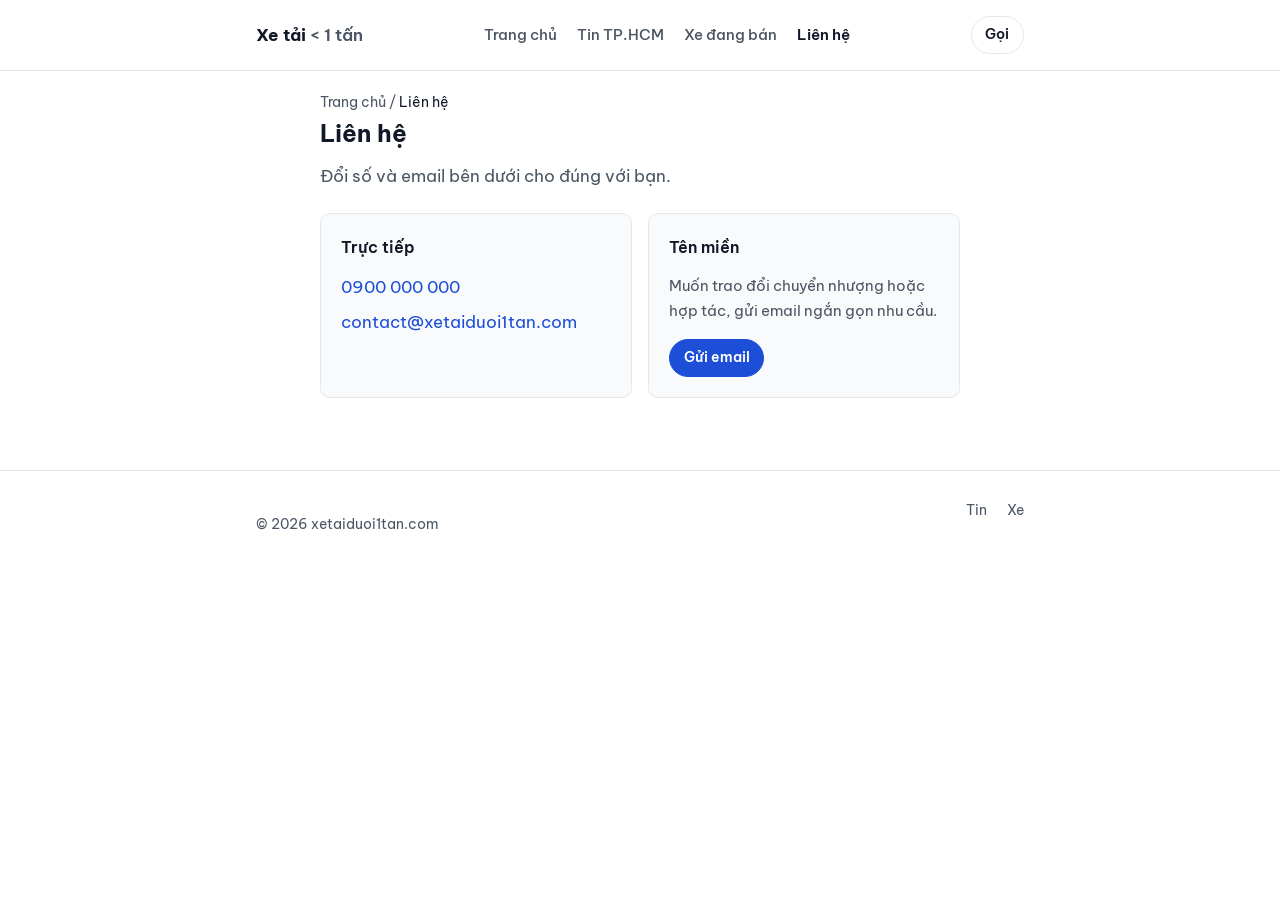
==== lien-he.html @ ce9be7c7 "SEO: OG/Twitter meta, JSON-LD, favicon, www redirect, root-relative URLs Co-authored-by: Cursor <cur" ====
<!DOCTYPE html>
<html lang="vi">
<head>
  <meta charset="UTF-8" />
  <meta name="viewport" content="width=device-width, initial-scale=1.0" />
  <meta name="robots" content="index, follow" />
  <meta name="description" content="Liên hệ xetaiduoi1tan.com — điện thoại, email; hợp tác, đăng bán xe tải dưới 1 tấn, hoặc trao đổi tên miền." />
  <link rel="canonical" href="https://www.xetaiduoi1tan.com/lien-he.html" />
  <title>Liên hệ | xetaiduoi1tan.com</title>
  <link rel="icon" href="/favicon.svg" type="image/svg+xml" />
  <meta property="og:type" content="website" />
  <meta property="og:locale" content="vi_VN" />
  <meta property="og:url" content="https://www.xetaiduoi1tan.com/lien-he.html" />
  <meta property="og:site_name" content="xetaiduoi1tan.com" />
  <meta property="og:title" content="Liên hệ | xetaiduoi1tan.com" />
  <meta property="og:description" content="Số điện thoại, email và hình thức liên hệ với xetaiduoi1tan.com." />
  <meta name="twitter:card" content="summary" />
  <meta name="twitter:title" content="Liên hệ | xetaiduoi1tan.com" />
  <link rel="preconnect" href="https://fonts.googleapis.com" />
  <link rel="preconnect" href="https://fonts.gstatic.com" crossorigin />
  <link href="https://fonts.googleapis.com/css2?family=Be+Vietnam+Pro:wght@400;600;700&display=swap" rel="stylesheet" />
  <link rel="stylesheet" href="/styles.css" />
  <script type="application/ld+json">
  {"@context":"https://schema.org","@graph":[{"@type":"WebSite","@id":"https://www.xetaiduoi1tan.com/#website","url":"https://www.xetaiduoi1tan.com/","name":"xetaiduoi1tan.com"},{"@type":"BreadcrumbList","itemListElement":[{"@type":"ListItem","position":1,"name":"Trang chủ","item":"https://www.xetaiduoi1tan.com/"},{"@type":"ListItem","position":2,"name":"Liên hệ","item":"https://www.xetaiduoi1tan.com/lien-he.html"}]},{"@type":"ContactPage","@id":"https://www.xetaiduoi1tan.com/lien-he.html#webpage","url":"https://www.xetaiduoi1tan.com/lien-he.html","name":"Liên hệ xetaiduoi1tan.com","isPartOf":{"@id":"https://www.xetaiduoi1tan.com/#website"},"inLanguage":"vi-VN"}]}
  </script>
  <script>
    window.va = window.va || function () { (window.vaq = window.vaq || []).push(arguments); };
  </script>
  <script defer src="/_vercel/insights/script.js"></script>
</head>
<body>
  <header class="site-header">
    <div class="inner site-header__row">
      <a class="brand" href="/">Xe tải <span>&lt; 1 tấn</span></a>
      <nav class="nav" aria-label="Chính">
        <a href="/">Trang chủ</a>
        <a href="/tin-tuc/gioi-han-xe-tai-noi-do-tphcm.html">Tin TP.HCM</a>
        <a href="/xe-dang-ban.html">Xe đang bán</a>
        <a href="/lien-he.html" aria-current="page">Liên hệ</a>
      </nav>
      <a class="btn btn--line btn--sm header-cta" href="tel:+84900000000">Gọi</a>
    </div>
  </header>

  <main class="inner inner--narrow page-main">
    <nav class="breadcrumb" aria-label="Breadcrumb">
      <a href="/">Trang chủ</a>
      <span aria-hidden="true"> / </span>
      <span class="breadcrumb-current">Liên hệ</span>
    </nav>

    <h1 class="page-title">Liên hệ</h1>
    <p class="sub">Đổi số và email bên dưới cho đúng với bạn.</p>

    <div class="grid-2">
      <div class="panel">
        <h2>Trực tiếp</h2>
        <ul class="contact-list">
          <li><a href="tel:+84900000000">0900 000 000</a></li>
          <li><a href="mailto:contact@xetaiduoi1tan.com">contact@xetaiduoi1tan.com</a></li>
        </ul>
      </div>
      <div class="panel">
        <h2>Tên miền</h2>
        <p>Muốn trao đổi chuyển nhượng hoặc hợp tác, gửi email ngắn gọn nhu cầu.</p>
        <a class="btn btn--solid btn--sm" href="mailto:contact@xetaiduoi1tan.com?subject=Liên%20hệ%20xetaiduoi1tan.com">Gửi email</a>
      </div>
    </div>
  </main>

  <footer class="site-footer">
    <div class="inner footer-row">
      <p>© <span id="y"></span> xetaiduoi1tan.com</p>
      <nav class="footer-nav" aria-label="Chân trang">
        <a href="/tin-tuc/gioi-han-xe-tai-noi-do-tphcm.html">Tin</a>
        <a href="/xe-dang-ban.html">Xe</a>
      </nav>
    </div>
  </footer>
  <script>
    document.getElementById("y").textContent = new Date().getFullYear();
  </script>
</body>
</html>
---- styles.css ----
/* xetaiduoi1tan — giao diện trắng, tối giản */

:root {
  --bg: #ffffff;
  --paper: #f8fafc;
  --text: #111827;
  --muted: #4b5563;
  --line: #e5e7eb;
  --accent: #1d4ed8;
  --accent-hover: #1e40af;
  --radius: 10px;
  --max: 40rem;
  --max-wide: 48rem;
}

*,
*::before,
*::after {
  box-sizing: border-box;
}

html {
  scroll-behavior: smooth;
}

body {
  margin: 0;
  font-family: "Be Vietnam Pro", system-ui, -apple-system, sans-serif;
  font-size: 1.05rem;
  line-height: 1.65;
  color: var(--text);
  background: var(--bg);
  -webkit-font-smoothing: antialiased;
}

a {
  color: var(--accent);
  text-decoration: none;
}

a:hover {
  color: var(--accent-hover);
  text-decoration: underline;
  text-underline-offset: 3px;
}

.inner {
  width: min(100% - 2rem, var(--max-wide));
  margin-inline: auto;
}

.inner--narrow {
  width: min(100% - 2rem, var(--max));
}

/* Header */
.site-header {
  border-bottom: 1px solid var(--line);
  background: var(--bg);
}

.site-header__row {
  display: flex;
  flex-wrap: wrap;
  align-items: center;
  gap: 0.75rem 1.25rem;
  padding: 1rem 0;
}

.brand {
  font-weight: 700;
  font-size: 1.05rem;
  color: var(--text);
  text-decoration: none;
}

.brand:hover {
  color: var(--accent);
  text-decoration: none;
}

.brand span {
  color: var(--muted);
  font-weight: 600;
}

.nav {
  display: flex;
  flex-wrap: wrap;
  gap: 0.5rem 1.25rem;
  flex: 1;
  justify-content: flex-start;
}

@media (min-width: 640px) {
  .nav {
    justify-content: center;
  }
}

.nav a {
  color: var(--muted);
  font-size: 0.95rem;
  font-weight: 500;
  text-decoration: none;
}

.nav a:hover {
  color: var(--text);
  text-decoration: none;
}

.nav a[aria-current="page"] {
  color: var(--text);
  font-weight: 600;
}

/* Buttons */
.btn {
  display: inline-flex;
  align-items: center;
  justify-content: center;
  padding: 0.55rem 1rem;
  font-family: inherit;
  font-size: 0.95rem;
  font-weight: 600;
  border-radius: 999px;
  border: 1px solid transparent;
  cursor: pointer;
  text-decoration: none;
}

.btn:hover {
  text-decoration: none;
}

.btn--solid {
  background: var(--accent);
  border-color: var(--accent);
  color: #fff;
}

.btn--solid:hover {
  background: var(--accent-hover);
  border-color: var(--accent-hover);
  color: #fff;
}

.btn--line {
  background: #fff;
  border-color: var(--line);
  color: var(--text);
}

.btn--line:hover {
  border-color: #cbd5e1;
  color: var(--text);
}

.btn--sm {
  padding: 0.4rem 0.85rem;
  font-size: 0.875rem;
}

.header-cta {
  margin-left: auto;
}

@media (min-width: 640px) {
  .header-cta {
    margin-left: 0;
  }
}

/* Main blocks */
.hero {
  padding: 2.5rem 0 2rem;
}

.hero h1 {
  margin: 0 0 1rem;
  font-size: clamp(1.65rem, 4vw, 2.1rem);
  font-weight: 700;
  line-height: 1.2;
  letter-spacing: -0.02em;
}

.lead {
  margin: 0 0 1.5rem;
  color: var(--muted);
  font-size: 1.05rem;
}

.actions {
  display: flex;
  flex-wrap: wrap;
  gap: 0.65rem;
  margin: 0 0 2rem;
}

.section {
  padding: 2rem 0;
  border-top: 1px solid var(--line);
}

.section h2 {
  margin: 0 0 0.75rem;
  font-size: 1.2rem;
  font-weight: 700;
}

.section p {
  margin: 0 0 0.75rem;
  color: var(--muted);
}

.section p:last-child {
  margin-bottom: 0;
}

.box {
  padding: 1.25rem 1.35rem;
  border-radius: var(--radius);
  background: var(--paper);
  border: 1px solid var(--line);
}

.notice {
  margin-top: 1rem;
  padding: 1rem 1.1rem;
  border-radius: var(--radius);
  border: 1px solid #fde68a;
  background: #fffbeb;
  color: #78350f;
  font-size: 0.95rem;
}

.notice strong {
  color: #451a03;
}

/* Footer */
.site-footer {
  margin-top: 2rem;
  padding: 1.75rem 0 2.5rem;
  border-top: 1px solid var(--line);
  font-size: 0.9rem;
  color: var(--muted);
}

.site-footer a {
  color: var(--muted);
}

.site-footer a:hover {
  color: var(--accent);
}

.footer-row {
  display: flex;
  flex-direction: column;
  gap: 1rem;
}

@media (min-width: 560px) {
  .footer-row {
    flex-direction: row;
    justify-content: space-between;
    align-items: flex-start;
  }
}

.footer-nav {
  display: flex;
  flex-wrap: wrap;
  gap: 0.75rem 1.25rem;
}

/* Breadcrumb */
.breadcrumb {
  font-size: 0.875rem;
  color: var(--muted);
  padding: 1.25rem 0 0;
}

.breadcrumb a {
  color: var(--muted);
}

.breadcrumb a:hover {
  color: var(--accent);
}

.breadcrumb-current {
  color: var(--text);
}

/* Article */
.page-main {
  padding-bottom: 2.5rem;
}

.article-head {
  padding: 0.5rem 0 1.25rem;
  border-bottom: 1px solid var(--line);
  margin-bottom: 1.5rem;
}

.article-head h1 {
  margin: 0 0 0.5rem;
  font-size: clamp(1.35rem, 3.2vw, 1.75rem);
  line-height: 1.25;
  font-weight: 700;
}

.meta {
  margin: 0;
  font-size: 0.9rem;
  color: var(--muted);
}

.prose {
  max-width: var(--max);
}

.prose > * + * {
  margin-top: 1rem;
}

.prose h2 {
  margin: 2rem 0 0.5rem;
  font-size: 1.1rem;
  font-weight: 700;
}

.prose h2:first-of-type {
  margin-top: 1.25rem;
}

.prose p,
.prose li {
  color: var(--muted);
}

.prose ul {
  padding-left: 1.2rem;
}

.prose li + li {
  margin-top: 0.35rem;
}

.lede {
  font-size: 1.05rem;
  color: var(--text);
}

.faq {
  margin-top: 2rem;
  padding: 1.25rem;
  border-radius: var(--radius);
  border: 1px solid var(--line);
  background: var(--paper);
}

.faq h2 {
  margin: 0 0 1rem;
  font-size: 1.05rem;
}

.faq dl {
  margin: 0;
}

.faq dt {
  font-weight: 600;
  color: var(--text);
  margin-top: 0.9rem;
  font-size: 0.95rem;
}

.faq dt:first-child {
  margin-top: 0;
}

.faq dd {
  margin: 0.35rem 0 0;
  color: var(--muted);
  font-size: 0.95rem;
}

.source {
  margin-top: 2rem;
  padding-top: 1.25rem;
  border-top: 1px solid var(--line);
  font-size: 0.95rem;
  color: var(--muted);
}

/* Listing / contact */
.page-title {
  margin: 0 0 0.5rem;
  font-size: 1.5rem;
  font-weight: 700;
}

.sub {
  margin: 0 0 1.5rem;
  color: var(--muted);
  max-width: var(--max);
}

.card-list {
  list-style: none;
  margin: 0 0 1.5rem;
  padding: 0;
}

.card-list li {
  padding: 1.25rem;
  border: 1px solid var(--line);
  border-radius: var(--radius);
  margin-bottom: 0.75rem;
  background: var(--bg);
}

.card-list h2 {
  margin: 0 0 0.35rem;
  font-size: 1.05rem;
  font-weight: 600;
}

.card-list p {
  margin: 0;
  font-size: 0.95rem;
  color: var(--muted);
}

.grid-2 {
  display: grid;
  gap: 1rem;
}

@media (min-width: 640px) {
  .grid-2 {
    grid-template-columns: 1fr 1fr;
  }
}

.panel {
  padding: 1.25rem;
  border: 1px solid var(--line);
  border-radius: var(--radius);
  background: var(--paper);
}

.panel h2 {
  margin: 0 0 0.75rem;
  font-size: 1rem;
  font-weight: 600;
}

.panel p {
  margin: 0 0 1rem;
  font-size: 0.95rem;
  color: var(--muted);
}

.contact-list {
  margin: 0;
  padding: 0;
  list-style: none;
}

.contact-list li + li {
  margin-top: 0.5rem;
}
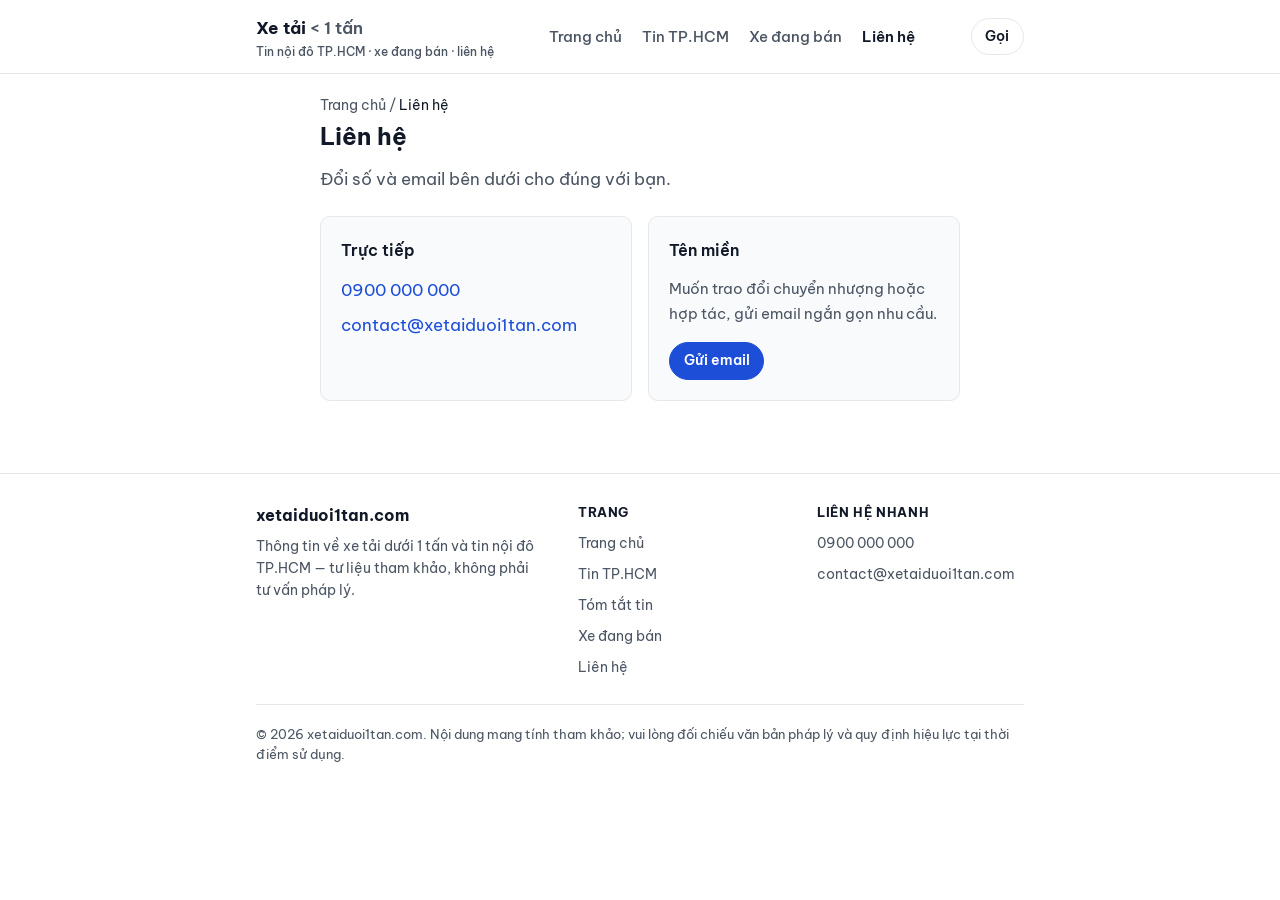
==== commit 564343d1: "Roadmap ngày 2-3: header+menu mobile, landing features, footer 3 cột, site.js Co-authored-by: Cursor" ====
--- a/lien-he.html
+++ b/lien-he.html
@@ -7,7 +7,7 @@
   <meta name="description" content="Liên hệ xetaiduoi1tan.com — điện thoại, email; hợp tác, đăng bán xe tải dưới 1 tấn, hoặc trao đổi tên miền." />
   <link rel="canonical" href="https://www.xetaiduoi1tan.com/lien-he.html" />
   <title>Liên hệ | xetaiduoi1tan.com</title>
-  <link rel="icon" href="/favicon.svg" type="image/svg+xml" />
+  <link rel="icon" href="favicon.svg" type="image/svg+xml" />
   <meta property="og:type" content="website" />
   <meta property="og:locale" content="vi_VN" />
   <meta property="og:url" content="https://www.xetaiduoi1tan.com/lien-he.html" />
@@ -19,7 +19,7 @@
   <link rel="preconnect" href="https://fonts.googleapis.com" />
   <link rel="preconnect" href="https://fonts.gstatic.com" crossorigin />
   <link href="https://fonts.googleapis.com/css2?family=Be+Vietnam+Pro:wght@400;600;700&display=swap" rel="stylesheet" />
-  <link rel="stylesheet" href="/styles.css" />
+  <link rel="stylesheet" href="styles.css" />
   <script type="application/ld+json">
   {"@context":"https://schema.org","@graph":[{"@type":"WebSite","@id":"https://www.xetaiduoi1tan.com/#website","url":"https://www.xetaiduoi1tan.com/","name":"xetaiduoi1tan.com"},{"@type":"BreadcrumbList","itemListElement":[{"@type":"ListItem","position":1,"name":"Trang chủ","item":"https://www.xetaiduoi1tan.com/"},{"@type":"ListItem","position":2,"name":"Liên hệ","item":"https://www.xetaiduoi1tan.com/lien-he.html"}]},{"@type":"ContactPage","@id":"https://www.xetaiduoi1tan.com/lien-he.html#webpage","url":"https://www.xetaiduoi1tan.com/lien-he.html","name":"Liên hệ xetaiduoi1tan.com","isPartOf":{"@id":"https://www.xetaiduoi1tan.com/#website"},"inLanguage":"vi-VN"}]}
   </script>
@@ -29,22 +29,29 @@
   <script defer src="/_vercel/insights/script.js"></script>
 </head>
 <body>
+  <a class="skip-link" href="#main-content">Bỏ qua điều hướng</a>
   <header class="site-header">
-    <div class="inner site-header__row">
-      <a class="brand" href="/">Xe tải <span>&lt; 1 tấn</span></a>
-      <nav class="nav" aria-label="Chính">
-        <a href="/">Trang chủ</a>
-        <a href="/tin-tuc/gioi-han-xe-tai-noi-do-tphcm.html">Tin TP.HCM</a>
-        <a href="/xe-dang-ban.html">Xe đang bán</a>
-        <a href="/lien-he.html" aria-current="page">Liên hệ</a>
-      </nav>
+    <div class="inner site-header__inner">
+      <div class="brand-wrap">
+        <a class="brand" href="index.html">Xe tải <span>&lt; 1 tấn</span></a>
+        <p class="brand-tag">Tin nội đô TP.HCM · xe đang bán · liên hệ</p>
+      </div>
+      <button type="button" class="nav-toggle" aria-expanded="false" aria-controls="nav-panel">Menu</button>
       <a class="btn btn--line btn--sm header-cta" href="tel:+84900000000">Gọi</a>
+      <div id="nav-panel" class="nav-panel">
+        <nav class="nav" aria-label="Chính">
+          <a href="index.html">Trang chủ</a>
+          <a href="tin-tuc/xe-tai-tren-mot-tan-noi-do-tphcm-6h-22h.html">Tin TP.HCM</a>
+          <a href="xe-dang-ban.html">Xe đang bán</a>
+          <a href="lien-he.html" aria-current="page">Liên hệ</a>
+        </nav>
+      </div>
     </div>
   </header>
 
-  <main class="inner inner--narrow page-main">
+  <main id="main-content" class="inner inner--narrow page-main">
     <nav class="breadcrumb" aria-label="Breadcrumb">
-      <a href="/">Trang chủ</a>
+      <a href="index.html">Trang chủ</a>
       <span aria-hidden="true"> / </span>
       <span class="breadcrumb-current">Liên hệ</span>
     </nav>
@@ -69,14 +76,34 @@
   </main>
 
   <footer class="site-footer">
-    <div class="inner footer-row">
-      <p>© <span id="y"></span> xetaiduoi1tan.com</p>
-      <nav class="footer-nav" aria-label="Chân trang">
-        <a href="/tin-tuc/gioi-han-xe-tai-noi-do-tphcm.html">Tin</a>
-        <a href="/xe-dang-ban.html">Xe</a>
-      </nav>
+    <div class="inner footer-grid">
+      <div>
+        <p class="footer-brand"><strong>xetaiduoi1tan.com</strong></p>
+        <p class="footer-desc">Thông tin về xe tải dưới 1 tấn và tin nội đô TP.HCM — tư liệu tham khảo, không phải tư vấn pháp lý.</p>
+      </div>
+      <div>
+        <p class="footer-title">Trang</p>
+        <ul class="footer-list">
+          <li><a href="index.html">Trang chủ</a></li>
+          <li><a href="tin-tuc/xe-tai-tren-mot-tan-noi-do-tphcm-6h-22h.html">Tin TP.HCM</a></li>
+          <li><a href="tin-tuc/gioi-han-xe-tai-noi-do-tphcm.html">Tóm tắt tin</a></li>
+          <li><a href="xe-dang-ban.html">Xe đang bán</a></li>
+          <li><a href="lien-he.html">Liên hệ</a></li>
+        </ul>
+      </div>
+      <div>
+        <p class="footer-title">Liên hệ nhanh</p>
+        <ul class="footer-list">
+          <li><a href="tel:+84900000000">0900 000 000</a></li>
+          <li><a href="mailto:contact@xetaiduoi1tan.com">contact@xetaiduoi1tan.com</a></li>
+        </ul>
+      </div>
+    </div>
+    <div class="inner footer-legal">
+      <p>© <span id="y"></span> xetaiduoi1tan.com. Nội dung mang tính tham khảo; vui lòng đối chiếu văn bản pháp lý và quy định hiệu lực tại thời điểm sử dụng.</p>
     </div>
   </footer>
+  <script defer src="site.js"></script>
   <script>
     document.getElementById("y").textContent = new Date().getFullYear();
   </script>
--- a/styles.css
+++ b/styles.css
@@ -33,6 +33,31 @@
   -webkit-font-smoothing: antialiased;
 }
 
+body.nav-open {
+  overflow: hidden;
+}
+
+.skip-link {
+  position: absolute;
+  left: -9999px;
+  top: 0;
+  z-index: 1000;
+  padding: 0.6rem 1rem;
+  background: var(--accent);
+  color: #fff;
+  font-weight: 600;
+  font-size: 0.9rem;
+  border-radius: var(--radius);
+  text-decoration: none;
+}
+
+.skip-link:focus {
+  left: 1rem;
+  top: 1rem;
+  outline: 2px solid var(--text);
+  outline-offset: 2px;
+}
+
 a {
   color: var(--accent);
   text-decoration: none;
@@ -59,12 +84,92 @@
   background: var(--bg);
 }
 
-.site-header__row {
+.site-header__inner {
   display: flex;
   flex-wrap: wrap;
   align-items: center;
-  gap: 0.75rem 1.25rem;
+  gap: 0.65rem 1rem;
   padding: 1rem 0;
+}
+
+.brand-wrap {
+  display: flex;
+  flex-direction: column;
+  gap: 0.15rem;
+  min-width: 0;
+  flex: 1 1 auto;
+}
+
+.brand-tag {
+  margin: 0;
+  font-size: 0.75rem;
+  font-weight: 500;
+  color: var(--muted);
+  line-height: 1.3;
+  max-width: 18rem;
+}
+
+.nav-toggle {
+  display: inline-flex;
+  align-items: center;
+  justify-content: center;
+  padding: 0.45rem 0.85rem;
+  font-family: inherit;
+  font-size: 0.875rem;
+  font-weight: 600;
+  color: var(--text);
+  background: var(--paper);
+  border: 1px solid var(--line);
+  border-radius: var(--radius);
+  cursor: pointer;
+  flex: 0 0 auto;
+}
+
+.nav-toggle:hover {
+  border-color: #cbd5e1;
+}
+
+.nav-panel {
+  display: none;
+  width: 100%;
+  flex-basis: 100%;
+  padding-bottom: 0.35rem;
+}
+
+.nav-panel.is-open {
+  display: block;
+}
+
+@media (min-width: 768px) {
+  .site-header__inner {
+    flex-wrap: nowrap;
+    padding-top: 0.85rem;
+    padding-bottom: 0.85rem;
+  }
+
+  .brand-wrap {
+    flex: 0 0 auto;
+    order: 1;
+  }
+
+  .nav-toggle {
+    display: none;
+  }
+
+  .nav-panel {
+    display: flex !important;
+    width: auto;
+    flex: 1 1 auto;
+    flex-basis: auto;
+    order: 2;
+    justify-content: center;
+    padding: 0;
+  }
+
+  .header-cta {
+    order: 3;
+    margin-left: 0;
+  }
 }
 
 .brand {
@@ -90,6 +195,24 @@
   gap: 0.5rem 1.25rem;
   flex: 1;
   justify-content: flex-start;
+}
+
+@media (max-width: 767px) {
+  .nav-panel .nav {
+    flex-direction: column;
+    gap: 0;
+    padding: 0.25rem 0 0.5rem;
+  }
+
+  .nav-panel .nav a {
+    padding: 0.65rem 0;
+    border-bottom: 1px solid var(--line);
+    font-size: 1rem;
+  }
+
+  .nav-panel .nav a:last-child {
+    border-bottom: 0;
+  }
 }
 
 @media (min-width: 640px) {
@@ -166,7 +289,7 @@
   margin-left: auto;
 }
 
-@media (min-width: 640px) {
+@media (min-width: 768px) {
   .header-cta {
     margin-left: 0;
   }
@@ -189,6 +312,49 @@
   margin: 0 0 1.5rem;
   color: var(--muted);
   font-size: 1.05rem;
+}
+
+.hero__kicker {
+  margin: 0 0 0.5rem;
+  font-size: 0.8rem;
+  font-weight: 600;
+  letter-spacing: 0.04em;
+  text-transform: uppercase;
+  color: var(--accent);
+}
+
+.landing-features {
+  display: grid;
+  gap: 1rem;
+  margin: 0 0 2rem;
+}
+
+@media (min-width: 640px) {
+  .landing-features {
+    grid-template-columns: repeat(3, 1fr);
+    gap: 1.25rem;
+  }
+}
+
+.feature-card {
+  padding: 1.1rem 1.2rem;
+  border-radius: var(--radius);
+  border: 1px solid var(--line);
+  background: var(--paper);
+}
+
+.feature-card h3 {
+  margin: 0 0 0.4rem;
+  font-size: 1rem;
+  font-weight: 600;
+  color: var(--text);
+}
+
+.feature-card p {
+  margin: 0;
+  font-size: 0.9rem;
+  color: var(--muted);
+  line-height: 1.55;
 }
 
 .actions {
@@ -256,24 +422,65 @@
   color: var(--accent);
 }
 
-.footer-row {
-  display: flex;
-  flex-direction: column;
-  gap: 1rem;
-}
-
-@media (min-width: 560px) {
-  .footer-row {
-    flex-direction: row;
-    justify-content: space-between;
-    align-items: flex-start;
-  }
-}
-
-.footer-nav {
-  display: flex;
-  flex-wrap: wrap;
-  gap: 0.75rem 1.25rem;
+.footer-grid {
+  display: grid;
+  gap: 1.5rem;
+  margin-bottom: 1.5rem;
+}
+
+@media (min-width: 640px) {
+  .footer-grid {
+    grid-template-columns: 1.4fr 1fr 1fr;
+    gap: 2rem;
+  }
+}
+
+.footer-title {
+  margin: 0 0 0.6rem;
+  font-size: 0.8rem;
+  font-weight: 700;
+  text-transform: uppercase;
+  letter-spacing: 0.05em;
+  color: var(--text);
+}
+
+.footer-list {
+  margin: 0;
+  padding: 0;
+  list-style: none;
+}
+
+.footer-list li + li {
+  margin-top: 0.45rem;
+}
+
+.footer-list a {
+  font-size: 0.9rem;
+}
+
+.footer-brand {
+  margin: 0 0 0.5rem;
+  font-size: 1rem;
+  color: var(--text);
+}
+
+.footer-desc {
+  margin: 0;
+  font-size: 0.88rem;
+  line-height: 1.55;
+  max-width: 22rem;
+}
+
+.footer-legal {
+  padding-top: 1.25rem;
+  border-top: 1px solid var(--line);
+  font-size: 0.82rem;
+  line-height: 1.5;
+  color: var(--muted);
+}
+
+.footer-legal p {
+  margin: 0;
 }
 
 /* Breadcrumb */
@@ -397,6 +604,37 @@
   color: var(--muted);
 }
 
+.table-wrap {
+  overflow-x: auto;
+  margin: 1rem 0;
+  -webkit-overflow-scrolling: touch;
+}
+
+.data-table {
+  width: 100%;
+  min-width: 280px;
+  border-collapse: collapse;
+  font-size: 0.95rem;
+}
+
+.data-table th,
+.data-table td {
+  border: 1px solid var(--line);
+  padding: 0.65rem 0.85rem;
+  text-align: left;
+  vertical-align: top;
+}
+
+.data-table th {
+  background: var(--paper);
+  font-weight: 600;
+  color: var(--text);
+}
+
+.data-table td {
+  color: var(--muted);
+}
+
 /* Listing / contact */
 .page-title {
   margin: 0 0 0.5rem;
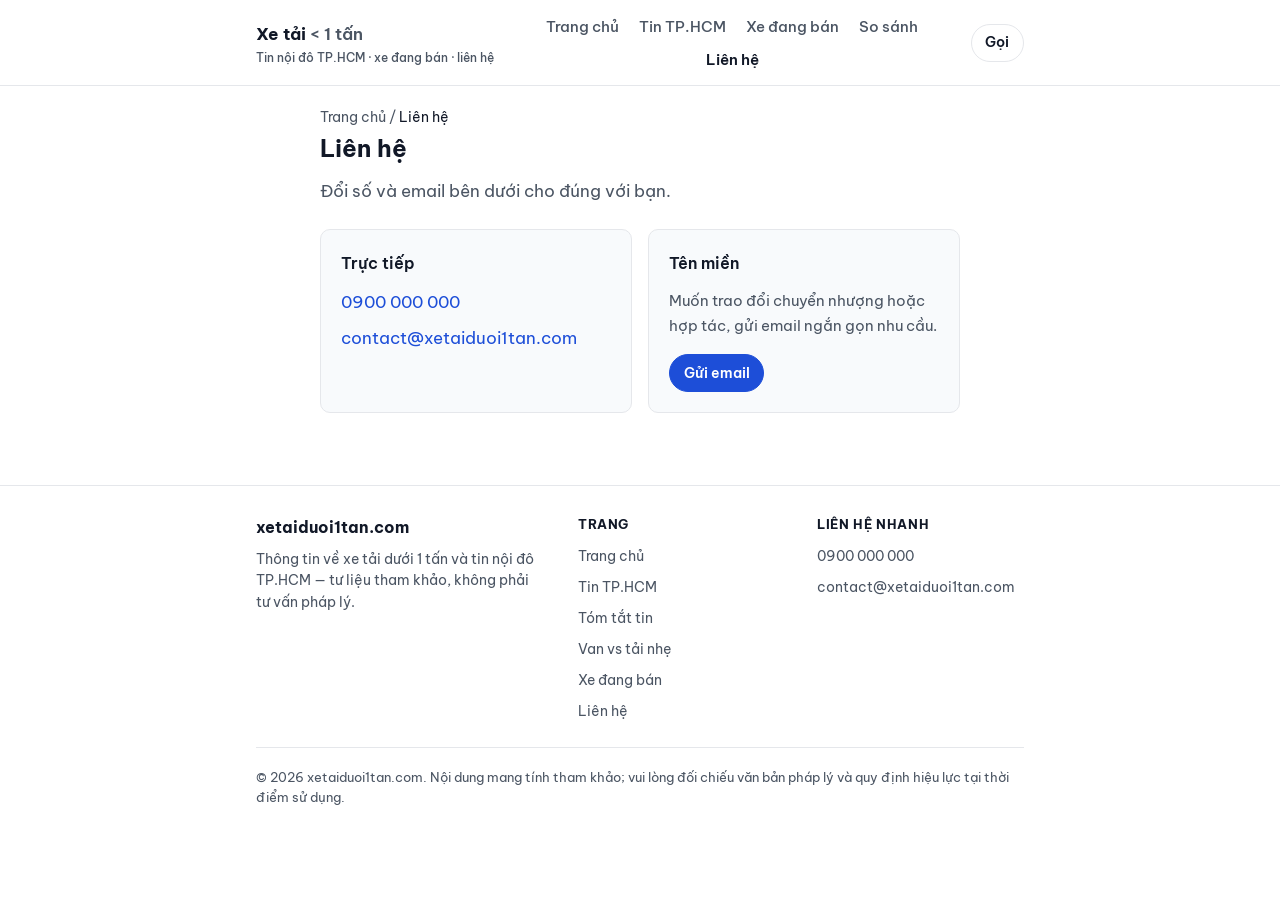
==== commit b7636608: "Roadmap ngày 4-5: vehicle cards, compare table, CTA band, template page, so-sanh URL Co-authored-by:" ====
--- a/lien-he.html
+++ b/lien-he.html
@@ -43,6 +43,7 @@
           <a href="index.html">Trang chủ</a>
           <a href="tin-tuc/xe-tai-tren-mot-tan-noi-do-tphcm-6h-22h.html">Tin TP.HCM</a>
           <a href="xe-dang-ban.html">Xe đang bán</a>
+          <a href="so-sanh-van-vs-xe-tai-nhe.html">So sánh</a>
           <a href="lien-he.html" aria-current="page">Liên hệ</a>
         </nav>
       </div>
@@ -87,6 +88,7 @@
           <li><a href="index.html">Trang chủ</a></li>
           <li><a href="tin-tuc/xe-tai-tren-mot-tan-noi-do-tphcm-6h-22h.html">Tin TP.HCM</a></li>
           <li><a href="tin-tuc/gioi-han-xe-tai-noi-do-tphcm.html">Tóm tắt tin</a></li>
+          <li><a href="so-sanh-van-vs-xe-tai-nhe.html">Van vs tải nhẹ</a></li>
           <li><a href="xe-dang-ban.html">Xe đang bán</a></li>
           <li><a href="lien-he.html">Liên hệ</a></li>
         </ul>
--- a/styles.css
+++ b/styles.css
@@ -674,6 +674,214 @@
   color: var(--muted);
 }
 
+/* Vehicle cards — roadmap Prompt 3 */
+.vehicle-grid {
+  list-style: none;
+  margin: 0 0 2rem;
+  padding: 0;
+  display: grid;
+  gap: 1rem;
+}
+
+@media (min-width: 640px) {
+  .vehicle-grid {
+    grid-template-columns: repeat(2, 1fr);
+  }
+}
+
+.vehicle-card {
+  display: flex;
+  flex-direction: column;
+  height: 100%;
+  border: 1px solid var(--line);
+  border-radius: var(--radius);
+  background: var(--bg);
+  overflow: hidden;
+}
+
+.vehicle-card__media {
+  aspect-ratio: 16 / 10;
+  background: linear-gradient(145deg, #f1f5f9 0%, #e2e8f0 100%);
+  display: flex;
+  align-items: center;
+  justify-content: center;
+  font-size: 1.75rem;
+  font-weight: 700;
+  color: #64748b;
+  letter-spacing: -0.03em;
+}
+
+.vehicle-card__body {
+  padding: 1.15rem 1.25rem 1.25rem;
+  display: flex;
+  flex-direction: column;
+  flex: 1;
+  gap: 0.5rem;
+}
+
+.vehicle-card__title {
+  margin: 0;
+  font-size: 1.1rem;
+  font-weight: 700;
+  color: var(--text);
+}
+
+.vehicle-card__meta {
+  margin: 0;
+  font-size: 0.85rem;
+  color: var(--muted);
+}
+
+.vehicle-card__price {
+  margin: 0;
+  font-size: 1.05rem;
+  font-weight: 700;
+  color: var(--accent);
+}
+
+.vehicle-card__specs {
+  margin: 0;
+  padding: 0;
+  list-style: none;
+  font-size: 0.88rem;
+  color: var(--muted);
+  flex: 1;
+}
+
+.vehicle-card__specs li + li {
+  margin-top: 0.3rem;
+}
+
+.vehicle-card__specs li {
+  padding-left: 0.85rem;
+  position: relative;
+}
+
+.vehicle-card__specs li::before {
+  content: "";
+  position: absolute;
+  left: 0;
+  top: 0.55em;
+  width: 4px;
+  height: 4px;
+  border-radius: 50%;
+  background: var(--accent);
+}
+
+.vehicle-card .btn {
+  align-self: flex-start;
+  margin-top: 0.35rem;
+}
+
+/* Comparison table — roadmap Prompt 4 */
+.compare-table-wrap {
+  margin: 1.5rem 0 2rem;
+}
+
+table.compare-table {
+  width: 100%;
+  min-width: 300px;
+  border-collapse: collapse;
+  font-size: 0.92rem;
+}
+
+.compare-table caption {
+  caption-side: top;
+  text-align: left;
+  font-weight: 700;
+  color: var(--text);
+  margin-bottom: 0.65rem;
+  font-size: 1rem;
+}
+
+.compare-table th,
+.compare-table td {
+  border: 1px solid var(--line);
+  padding: 0.6rem 0.75rem;
+  vertical-align: top;
+  text-align: left;
+}
+
+.compare-table thead th {
+  background: var(--paper);
+  font-weight: 600;
+  color: var(--text);
+}
+
+.compare-table .col-van {
+  background: #eff6ff;
+}
+
+.compare-table .col-truck {
+  background: #fffbeb;
+}
+
+.compare-table tbody td:first-child {
+  font-weight: 600;
+  color: var(--text);
+  background: var(--bg);
+}
+
+/* CTA band — roadmap Prompt 5 */
+.cta-band {
+  margin: 0;
+  padding: 2rem 0;
+  background: var(--paper);
+  border-top: 1px solid var(--line);
+  border-bottom: 1px solid var(--line);
+}
+
+.cta-band__inner {
+  width: min(100% - 2rem, var(--max));
+  margin-inline: auto;
+  text-align: center;
+}
+
+.cta-band__title {
+  margin: 0 0 0.5rem;
+  font-size: 1.2rem;
+  font-weight: 700;
+  color: var(--text);
+}
+
+.cta-band__text {
+  margin: 0 auto 1.15rem;
+  color: var(--muted);
+  font-size: 0.98rem;
+  max-width: 32rem;
+  line-height: 1.55;
+}
+
+.cta-band .actions {
+  margin: 0;
+  justify-content: center;
+}
+
+/* Blog article helpers — roadmap Prompt 6 */
+.post-related {
+  margin-top: 2.5rem;
+  padding-top: 1.5rem;
+  border-top: 1px solid var(--line);
+}
+
+.post-related h2 {
+  margin: 0 0 0.75rem;
+  font-size: 1rem;
+  font-weight: 700;
+  color: var(--text);
+}
+
+.post-related ul {
+  margin: 0;
+  padding-left: 1.2rem;
+  color: var(--muted);
+  font-size: 0.95rem;
+}
+
+.post-related li + li {
+  margin-top: 0.35rem;
+}
+
 .grid-2 {
   display: grid;
   gap: 1rem;
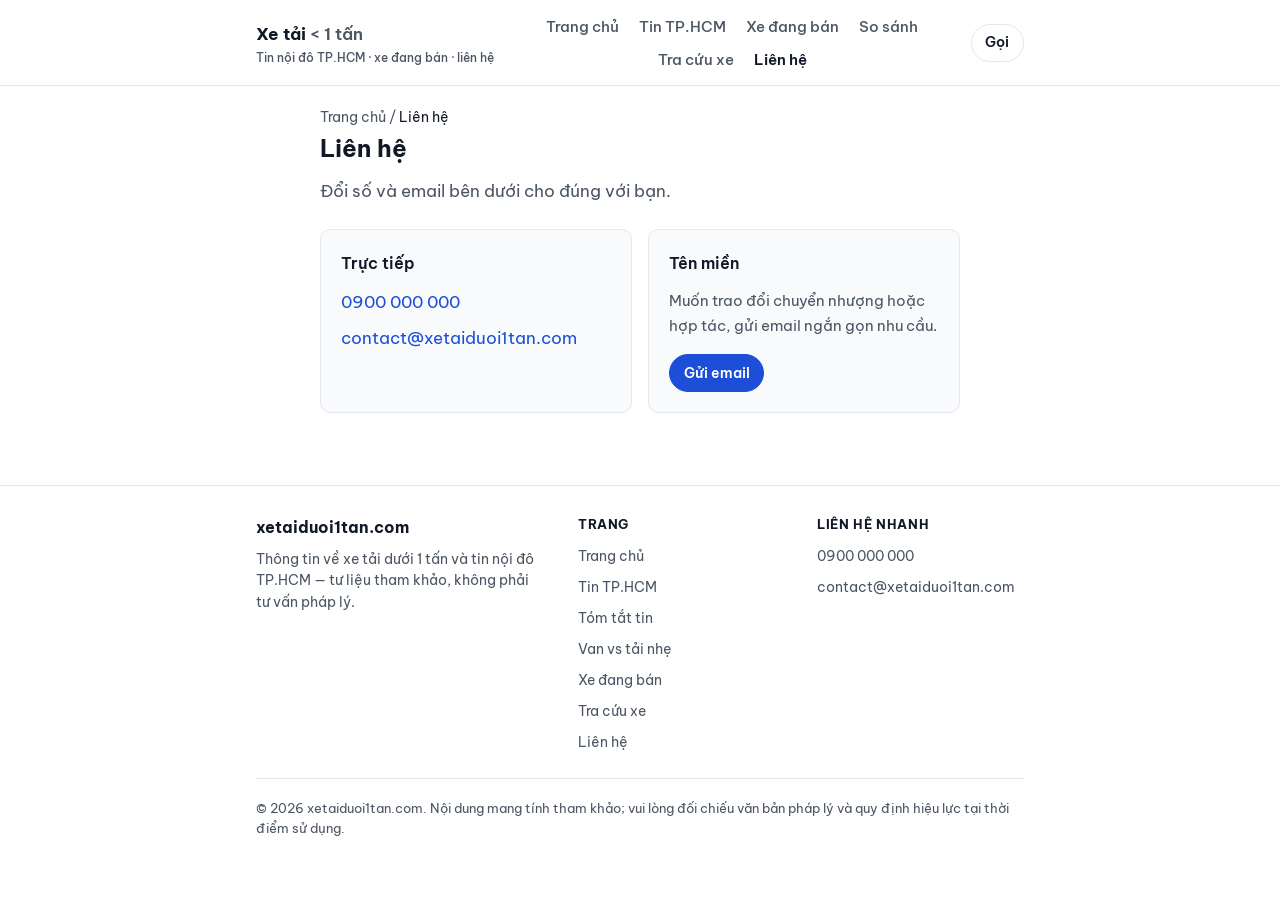
==== commit 1f6b6f8b: "Thêm công cụ tra cứu xe, hiệu ứng animations và internal links" ====
--- a/lien-he.html
+++ b/lien-he.html
@@ -44,6 +44,7 @@
           <a href="tin-tuc/xe-tai-tren-mot-tan-noi-do-tphcm-6h-22h.html">Tin TP.HCM</a>
           <a href="xe-dang-ban.html">Xe đang bán</a>
           <a href="so-sanh-van-vs-xe-tai-nhe.html">So sánh</a>
+          <a href="tra_cuu_xe.html">Tra cứu xe</a>
           <a href="lien-he.html" aria-current="page">Liên hệ</a>
         </nav>
       </div>
@@ -90,6 +91,7 @@
           <li><a href="tin-tuc/gioi-han-xe-tai-noi-do-tphcm.html">Tóm tắt tin</a></li>
           <li><a href="so-sanh-van-vs-xe-tai-nhe.html">Van vs tải nhẹ</a></li>
           <li><a href="xe-dang-ban.html">Xe đang bán</a></li>
+          <li><a href="tra_cuu_xe.html">Tra cứu xe</a></li>
           <li><a href="lien-he.html">Liên hệ</a></li>
         </ul>
       </div>
--- a/styles.css
+++ b/styles.css
@@ -798,6 +798,55 @@
 .compare-table td {
   border: 1px solid var(--line);
   padding: 0.6rem 0.75rem;
+}
+
+/* Animations & Mobile Optimizations */
+.fade-in {
+  animation: fadeIn 0.6s ease-out forwards;
+  opacity: 0;
+}
+
+.slide-up {
+  animation: slideUp 0.6s ease-out forwards;
+  opacity: 0;
+  transform: translateY(20px);
+}
+
+@keyframes fadeIn {
+  to { opacity: 1; }
+}
+
+@keyframes slideUp {
+  to {
+    opacity: 1;
+    transform: translateY(0);
+  }
+}
+
+.feature-card, .vehicle-card, .box {
+  transition: transform 0.3s ease, box-shadow 0.3s ease;
+}
+
+.feature-card:hover, .vehicle-card:hover {
+  transform: translateY(-4px);
+  box-shadow: 0 10px 15px -3px rgba(0, 0, 0, 0.1), 0 4px 6px -2px rgba(0, 0, 0, 0.05);
+}
+
+.btn {
+  transition: all 0.2s ease;
+}
+
+.btn:active {
+  transform: scale(0.96);
+}
+
+/* Better mobile inputs */
+input[type="number"], select {
+  -webkit-appearance: none;
+  -moz-appearance: none;
+  appearance: none;
+}
+
   vertical-align: top;
   text-align: left;
 }
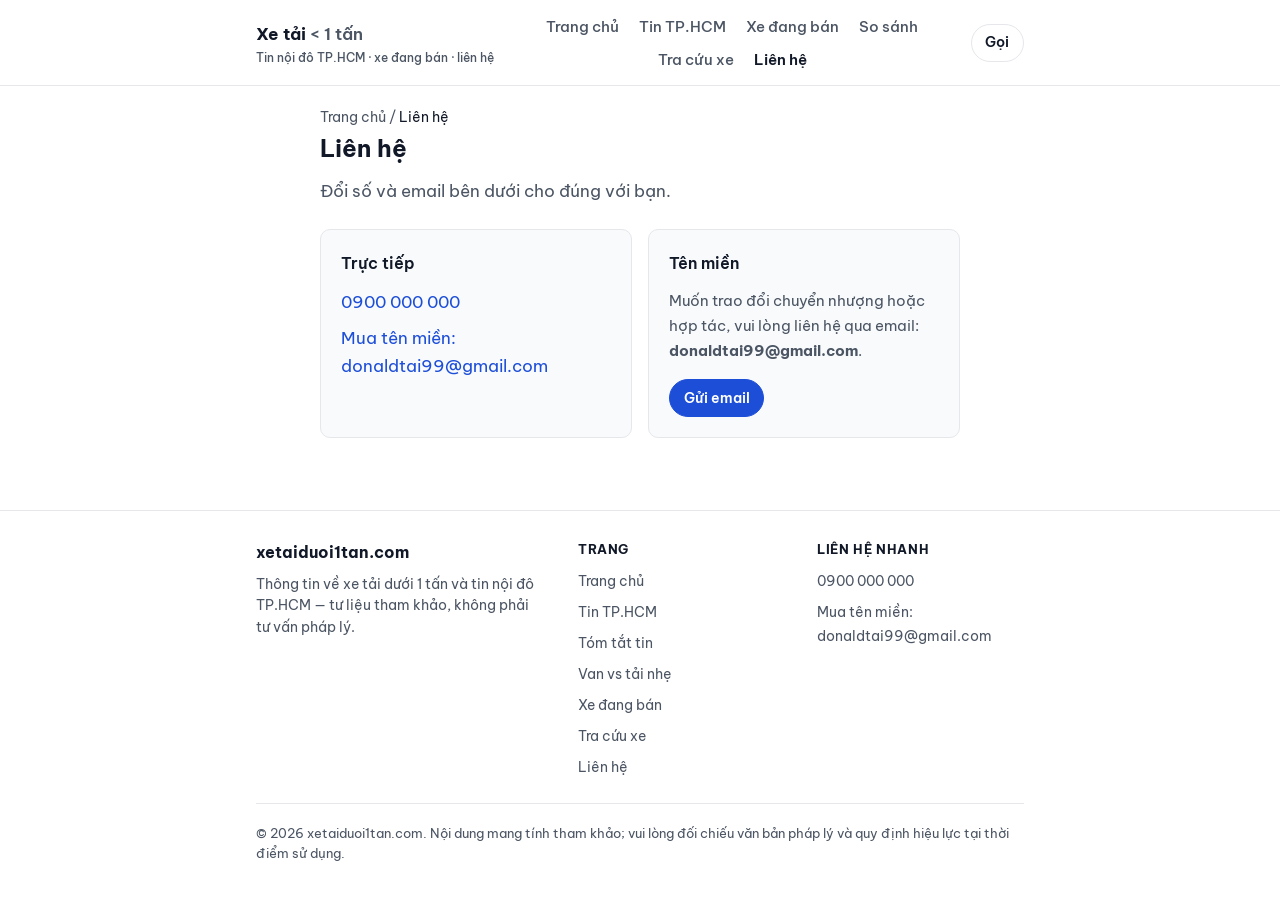
==== commit 2a800a3d: "Cập nhật thông tin liên hệ mua tên miền donaldtai99@gmail.com" ====
--- a/lien-he.html
+++ b/lien-he.html
@@ -66,13 +66,13 @@
         <h2>Trực tiếp</h2>
         <ul class="contact-list">
           <li><a href="tel:+84900000000">0900 000 000</a></li>
-          <li><a href="mailto:contact@xetaiduoi1tan.com">contact@xetaiduoi1tan.com</a></li>
+          <li><a href="mailto:donaldtai99@gmail.com">Mua tên miền: donaldtai99@gmail.com</a></li>
         </ul>
       </div>
       <div class="panel">
         <h2>Tên miền</h2>
-        <p>Muốn trao đổi chuyển nhượng hoặc hợp tác, gửi email ngắn gọn nhu cầu.</p>
-        <a class="btn btn--solid btn--sm" href="mailto:contact@xetaiduoi1tan.com?subject=Liên%20hệ%20xetaiduoi1tan.com">Gửi email</a>
+        <p>Muốn trao đổi chuyển nhượng hoặc hợp tác, vui lòng liên hệ qua email: <strong>donaldtai99@gmail.com</strong>.</p>
+        <a class="btn btn--solid btn--sm" href="mailto:donaldtai99@gmail.com?subject=Liên%20hệ%20mua%20tên%20miền%20xetaiduoi1tan.com">Gửi email</a>
       </div>
     </div>
   </main>
@@ -99,7 +99,7 @@
         <p class="footer-title">Liên hệ nhanh</p>
         <ul class="footer-list">
           <li><a href="tel:+84900000000">0900 000 000</a></li>
-          <li><a href="mailto:contact@xetaiduoi1tan.com">contact@xetaiduoi1tan.com</a></li>
+          <li><a href="mailto:donaldtai99@gmail.com">Mua tên miền: donaldtai99@gmail.com</a></li>
         </ul>
       </div>
     </div>
--- a/styles.css
+++ b/styles.css
@@ -970,3 +970,254 @@
 .contact-list li + li {
   margin-top: 0.5rem;
 }
+
+/* Form styles */
+.form-group {
+  margin-bottom: 1.25rem;
+}
+
+.form-row {
+  display: flex;
+  flex-direction: column;
+  gap: 0;
+}
+
+@media (min-width: 640px) {
+  .form-row {
+    flex-direction: row;
+    gap: 1.25rem;
+  }
+  .form-row .form-group {
+    flex: 1;
+    margin-bottom: 1.5rem;
+  }
+}
+
+.form-label {
+  display: block;
+  font-weight: 600;
+  margin-bottom: 0.5rem;
+  color: var(--text);
+  font-size: 0.95rem;
+}
+
+.form-control {
+  width: 100%;
+  padding: 0.75rem 1rem;
+  border-radius: var(--radius);
+  border: 1px solid var(--line);
+  font-family: inherit;
+  font-size: 1rem;
+  color: var(--text);
+  background: var(--bg);
+  transition: border-color 0.2s ease, box-shadow 0.2s ease;
+}
+
+.form-control:focus {
+  outline: none;
+  border-color: var(--accent);
+  box-shadow: 0 0 0 3px rgba(29, 78, 216, 0.1);
+}
+
+select.form-control {
+  appearance: none;
+  background-image: url("data:image/svg+xml,%3Csvg xmlns='http://www.w3.org/2000/svg' fill='none' viewBox='0 0 24 24' stroke='%236b7280'%3E%3Cpath stroke-linecap='round' stroke-linejoin='round' stroke-width='2' d='M19 9l-7 7-7-7'%3E%3C/path%3E%3C/svg%3E");
+  background-repeat: no-repeat;
+  background-position: right 1rem center;
+  background-size: 1.2rem;
+  padding-right: 2.5rem;
+}
+
+.result-card {
+  display: none;
+  margin-top: 2rem;
+  padding: 1.5rem;
+  border-radius: var(--radius);
+  border: 1px solid var(--line);
+  background: var(--bg);
+  transition: opacity 0.3s ease;
+}
+
+.result-banned {
+  background-color: #fef2f2;
+  border-color: #fca5a5;
+}
+
+.result-allowed {
+  background-color: #f0fdf4;
+  border-color: #86efac;
+}
+
+.result-card__title {
+  display: flex;
+  align-items: center;
+  gap: 0.5rem;
+  margin: 0 0 0.75rem;
+  font-size: 1.15rem;
+}
+
+.result-card__title.banned {
+  color: #b91c1c;
+}
+
+.result-card__title.allowed {
+  color: #15803d;
+}
+
+.result-card__message {
+  margin: 0;
+  color: var(--text);
+  line-height: 1.6;
+  font-size: 1.05rem;
+}
+
+/* Premium Tool UI */
+.glass-card {
+  background: #ffffff;
+  border-radius: 16px;
+  padding: 2.5rem;
+  box-shadow: 0 20px 40px rgba(0, 0, 0, 0.08), 0 1px 3px rgba(0,0,0,0.05);
+  margin: 0 auto 3rem;
+  border: 1px solid rgba(229, 231, 235, 0.8);
+  max-width: 800px;
+  position: relative;
+  overflow: hidden;
+}
+@media (max-width: 639px) {
+  .glass-card {
+    padding: 1.5rem;
+  }
+}
+.glass-card::before {
+  content: "";
+  position: absolute;
+  top: 0; left: 0; right: 0;
+  height: 6px;
+  background: linear-gradient(90deg, #1d4ed8, #3b82f6, #93c5fd);
+}
+
+.premium-input {
+  background: #f8fafc;
+  border: 2px solid transparent;
+  border-radius: 12px;
+  padding: 1rem 1.25rem;
+  font-size: 1.05rem;
+  width: 100%;
+  color: #1e293b;
+  transition: all 0.3s ease;
+  font-family: inherit;
+}
+.premium-input:focus {
+  background: #ffffff;
+  border-color: #3b82f6;
+  box-shadow: 0 0 0 4px rgba(59, 130, 246, 0.15);
+  outline: none;
+}
+.premium-label {
+  display: block;
+  font-weight: 700;
+  color: #334155;
+  margin-bottom: 0.6rem;
+  font-size: 0.95rem;
+  letter-spacing: 0.02em;
+}
+.btn-premium {
+  background: linear-gradient(135deg, #1d4ed8 0%, #2563eb 100%);
+  color: #ffffff;
+  border: none;
+  border-radius: 12px;
+  padding: 1.1rem 2rem;
+  font-size: 1.1rem;
+  font-weight: 700;
+  cursor: pointer;
+  width: 100%;
+  transition: transform 0.2s, box-shadow 0.2s, filter 0.2s;
+  box-shadow: 0 4px 14px rgba(37, 99, 235, 0.3);
+  text-align: center;
+  display: flex;
+  justify-content: center;
+  align-items: center;
+  gap: 0.5rem;
+  font-family: inherit;
+}
+.btn-premium:hover {
+  transform: translateY(-2px);
+  box-shadow: 0 8px 24px rgba(37, 99, 235, 0.4);
+  filter: brightness(1.05);
+}
+.btn-premium:active {
+  transform: translateY(0);
+}
+
+.form-grid {
+  display: grid;
+  gap: 1.5rem;
+  margin-bottom: 2rem;
+}
+@media (min-width: 640px) {
+  .form-grid {
+    grid-template-columns: 1fr 1fr;
+  }
+}
+
+.result-premium {
+  display: none;
+  margin-top: 2.5rem;
+  border-radius: 16px;
+  padding: 1.5rem 2rem;
+  animation: slideDown 0.4s cubic-bezier(0.16, 1, 0.3, 1) forwards;
+}
+@keyframes slideDown {
+  from { opacity: 0; transform: translateY(-10px) scale(0.98); }
+  to { opacity: 1; transform: translateY(0) scale(1); }
+}
+@media (max-width: 639px) {
+  .result-premium {
+    padding: 1.25rem;
+  }
+}
+
+.result-premium.banned {
+  background: linear-gradient(to right, #fef2f2, #fff1f2);
+  border-left: 6px solid #ef4444;
+  box-shadow: 0 10px 25px rgba(239, 68, 68, 0.1);
+}
+.result-premium.allowed {
+  background: linear-gradient(to right, #f0fdf4, #ecfdf5);
+  border-left: 6px solid #10b981;
+  box-shadow: 0 10px 25px rgba(16, 185, 129, 0.1);
+}
+
+.result-title {
+  font-size: 1.35rem;
+  font-weight: 800;
+  margin-bottom: 0.75rem;
+  display: flex;
+  align-items: center;
+  gap: 0.5rem;
+}
+.result-title.banned { color: #b91c1c; }
+.result-title.allowed { color: #047857; }
+
+.result-message {
+  font-size: 1.1rem;
+  line-height: 1.6;
+  color: #1e293b;
+  margin: 0;
+}
+.result-message strong {
+  font-weight: 700;
+}
+
+.premium-notice {
+  margin-top: 1.5rem;
+  font-size: 0.9rem;
+  color: #64748b;
+  display: flex;
+  gap: 0.75rem;
+  align-items: flex-start;
+  background: #ffffff;
+  padding: 1rem;
+  border-radius: 8px;
+  border: 1px solid #e2e8f0;
+}
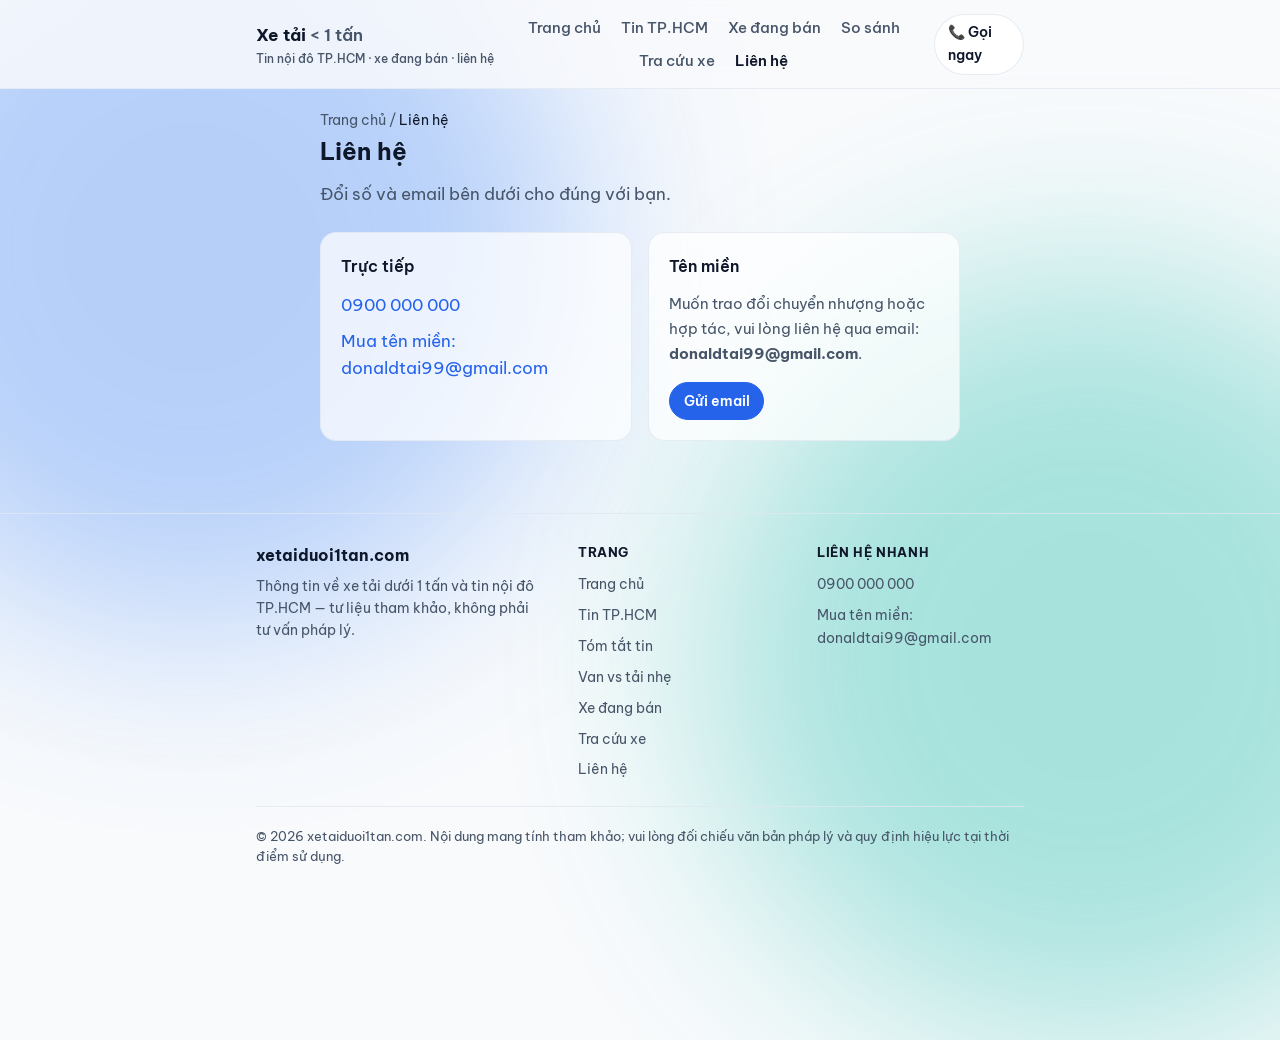
==== commit 5492ce5e: "🎨 Premium UI/UX upgrade: glassmorphism, vehicle images, icons, spacing - Glassmorphism design: blur " ====
--- a/lien-he.html
+++ b/lien-he.html
@@ -19,7 +19,7 @@
   <link rel="preconnect" href="https://fonts.googleapis.com" />
   <link rel="preconnect" href="https://fonts.gstatic.com" crossorigin />
   <link href="https://fonts.googleapis.com/css2?family=Be+Vietnam+Pro:wght@400;600;700&display=swap" rel="stylesheet" />
-  <link rel="stylesheet" href="styles.css" />
+  <link rel="stylesheet" href="/assets/css/styles.css" />
   <script type="application/ld+json">
   {"@context":"https://schema.org","@graph":[{"@type":"WebSite","@id":"https://www.xetaiduoi1tan.com/#website","url":"https://www.xetaiduoi1tan.com/","name":"xetaiduoi1tan.com"},{"@type":"BreadcrumbList","itemListElement":[{"@type":"ListItem","position":1,"name":"Trang chủ","item":"https://www.xetaiduoi1tan.com/"},{"@type":"ListItem","position":2,"name":"Liên hệ","item":"https://www.xetaiduoi1tan.com/lien-he.html"}]},{"@type":"ContactPage","@id":"https://www.xetaiduoi1tan.com/lien-he.html#webpage","url":"https://www.xetaiduoi1tan.com/lien-he.html","name":"Liên hệ xetaiduoi1tan.com","isPartOf":{"@id":"https://www.xetaiduoi1tan.com/#website"},"inLanguage":"vi-VN"}]}
   </script>
@@ -37,7 +37,7 @@
         <p class="brand-tag">Tin nội đô TP.HCM · xe đang bán · liên hệ</p>
       </div>
       <button type="button" class="nav-toggle" aria-expanded="false" aria-controls="nav-panel">Menu</button>
-      <a class="btn btn--line btn--sm header-cta" href="tel:+84900000000">Gọi</a>
+      <a class="btn btn--line btn--sm header-cta" href="tel:+84900000000">📞 Gọi ngay</a>
       <div id="nav-panel" class="nav-panel">
         <nav class="nav" aria-label="Chính">
           <a href="index.html">Trang chủ</a>
@@ -107,7 +107,7 @@
       <p>© <span id="y"></span> xetaiduoi1tan.com. Nội dung mang tính tham khảo; vui lòng đối chiếu văn bản pháp lý và quy định hiệu lực tại thời điểm sử dụng.</p>
     </div>
   </footer>
-  <script defer src="site.js"></script>
+  <script defer src="/assets/js/site.js"></script>
   <script>
     document.getElementById("y").textContent = new Date().getFullYear();
   </script>
--- a/assets/css/styles.css
+++ b/assets/css/styles.css
@@ -0,0 +1,1334 @@
+/* xetaiduoi1tan — giao diện trắng, tối giản */
+
+:root {
+  --bg: #f8fafc;
+  --paper: rgba(255, 255, 255, 0.72);
+  --text: #0f172a;
+  --muted: #475569;
+  --line: rgba(226, 232, 240, 0.8);
+  --accent: #2563eb;
+  --accent-hover: #1d4ed8;
+  --accent-light: rgba(37, 99, 235, 0.08);
+  --radius: 16px;
+  --max: 40rem;
+  --max-wide: 48rem;
+}
+
+*,
+*::before,
+*::after {
+  box-sizing: border-box;
+}
+
+html {
+  scroll-behavior: smooth;
+}
+
+body {
+  margin: 0;
+  font-family: "Be Vietnam Pro", system-ui, -apple-system, sans-serif;
+  font-size: 1.05rem;
+  line-height: 1.65;
+  color: var(--text);
+  background: var(--bg);
+  -webkit-font-smoothing: antialiased;
+  position: relative;
+  overflow-x: hidden;
+}
+
+body::before,
+body::after {
+  content: "";
+  position: absolute;
+  width: 60vw;
+  height: 60vw;
+  max-width: 800px;
+  max-height: 800px;
+  border-radius: 50%;
+  z-index: -1;
+  filter: blur(100px);
+  opacity: 0.35;
+  pointer-events: none;
+}
+body::before {
+  top: -15%;
+  left: -15%;
+  background: #3b82f6; /* Blue */
+}
+body::after {
+  top: 30%;
+  right: -15%;
+  background: #14b8a6; /* Teal */
+}
+
+body.nav-open {
+  overflow: hidden;
+}
+
+.skip-link {
+  position: absolute;
+  left: -9999px;
+  top: 0;
+  z-index: 1000;
+  padding: 0.6rem 1rem;
+  background: var(--accent);
+  color: #fff;
+  font-weight: 600;
+  font-size: 0.9rem;
+  border-radius: var(--radius);
+  text-decoration: none;
+}
+
+.skip-link:focus {
+  left: 1rem;
+  top: 1rem;
+  outline: 2px solid var(--text);
+  outline-offset: 2px;
+}
+
+a {
+  color: var(--accent);
+  text-decoration: none;
+}
+
+a:hover {
+  color: var(--accent-hover);
+  text-decoration: underline;
+  text-underline-offset: 3px;
+}
+
+.inner {
+  width: min(100% - 2rem, var(--max-wide));
+  margin-inline: auto;
+}
+
+.inner--narrow {
+  width: min(100% - 2rem, var(--max));
+}
+
+/* Header */
+.site-header {
+  border-bottom: 1px solid var(--line);
+  background: rgba(248, 250, 252, 0.85);
+  backdrop-filter: blur(12px);
+  -webkit-backdrop-filter: blur(12px);
+  position: sticky;
+  top: 0;
+  z-index: 100;
+}
+
+.site-header__inner {
+  display: flex;
+  flex-wrap: wrap;
+  align-items: center;
+  gap: 0.65rem 1rem;
+  padding: 1rem 0;
+}
+
+.brand-wrap {
+  display: flex;
+  flex-direction: column;
+  gap: 0.15rem;
+  min-width: 0;
+  flex: 1 1 auto;
+}
+
+.brand-tag {
+  margin: 0;
+  font-size: 0.75rem;
+  font-weight: 500;
+  color: var(--muted);
+  line-height: 1.3;
+  max-width: 18rem;
+}
+
+.nav-toggle {
+  display: inline-flex;
+  align-items: center;
+  justify-content: center;
+  padding: 0.45rem 0.85rem;
+  font-family: inherit;
+  font-size: 0.875rem;
+  font-weight: 600;
+  color: var(--text);
+  background: var(--paper);
+  border: 1px solid var(--line);
+  border-radius: var(--radius);
+  cursor: pointer;
+  flex: 0 0 auto;
+}
+
+.nav-toggle:hover {
+  border-color: #cbd5e1;
+}
+
+.nav-panel {
+  display: none;
+  width: 100%;
+  flex-basis: 100%;
+  padding-bottom: 0.35rem;
+}
+
+.nav-panel.is-open {
+  display: block;
+}
+
+@media (min-width: 768px) {
+  .site-header__inner {
+    flex-wrap: nowrap;
+    padding-top: 0.85rem;
+    padding-bottom: 0.85rem;
+  }
+
+  .brand-wrap {
+    flex: 0 0 auto;
+    order: 1;
+  }
+
+  .nav-toggle {
+    display: none;
+  }
+
+  .nav-panel {
+    display: flex !important;
+    width: auto;
+    flex: 1 1 auto;
+    flex-basis: auto;
+    order: 2;
+    justify-content: center;
+    padding: 0;
+  }
+
+  .header-cta {
+    order: 3;
+    margin-left: 0;
+  }
+}
+
+.brand {
+  font-weight: 700;
+  font-size: 1.05rem;
+  color: var(--text);
+  text-decoration: none;
+}
+
+.brand:hover {
+  color: var(--accent);
+  text-decoration: none;
+}
+
+.brand span {
+  color: var(--muted);
+  font-weight: 600;
+}
+
+.nav {
+  display: flex;
+  flex-wrap: wrap;
+  gap: 0.5rem 1.25rem;
+  flex: 1;
+  justify-content: flex-start;
+}
+
+@media (max-width: 767px) {
+  .nav-panel .nav {
+    flex-direction: column;
+    gap: 0;
+    padding: 0.25rem 0 0.5rem;
+  }
+
+  .nav-panel .nav a {
+    padding: 0.65rem 0;
+    border-bottom: 1px solid var(--line);
+    font-size: 1rem;
+  }
+
+  .nav-panel .nav a:last-child {
+    border-bottom: 0;
+  }
+}
+
+@media (min-width: 640px) {
+  .nav {
+    justify-content: center;
+  }
+}
+
+.nav a {
+  color: var(--muted);
+  font-size: 0.95rem;
+  font-weight: 500;
+  text-decoration: none;
+}
+
+.nav a:hover {
+  color: var(--text);
+  text-decoration: none;
+}
+
+.nav a[aria-current="page"] {
+  color: var(--text);
+  font-weight: 600;
+}
+
+/* Buttons */
+.btn {
+  display: inline-flex;
+  align-items: center;
+  justify-content: center;
+  padding: 0.55rem 1rem;
+  font-family: inherit;
+  font-size: 0.95rem;
+  font-weight: 600;
+  border-radius: 999px;
+  border: 1px solid transparent;
+  cursor: pointer;
+  text-decoration: none;
+}
+
+.btn:hover {
+  text-decoration: none;
+}
+
+.btn--solid {
+  background: var(--accent);
+  border-color: var(--accent);
+  color: #fff;
+}
+
+.btn--solid:hover {
+  background: var(--accent-hover);
+  border-color: var(--accent-hover);
+  color: #fff;
+}
+
+.btn--line {
+  background: #fff;
+  border-color: var(--line);
+  color: var(--text);
+}
+
+.btn--line:hover {
+  border-color: #cbd5e1;
+  color: var(--text);
+}
+
+.btn--sm {
+  padding: 0.4rem 0.85rem;
+  font-size: 0.875rem;
+}
+
+.header-cta {
+  margin-left: auto;
+}
+
+@media (min-width: 768px) {
+  .header-cta {
+    margin-left: 0;
+  }
+}
+
+/* Main blocks */
+.hero {
+  padding: 3.5rem 0 3rem;
+}
+
+.hero h1 {
+  margin: 0 0 1rem;
+  font-size: clamp(2rem, 5vw, 3.5rem);
+  font-weight: 800;
+  line-height: 1.2;
+  letter-spacing: -0.03em;
+  background: linear-gradient(135deg, #1e40af 0%, #3b82f6 100%);
+  -webkit-background-clip: text;
+  -webkit-text-fill-color: transparent;
+}
+
+.lead {
+  margin: 0 0 1.5rem;
+  color: var(--muted);
+  font-size: 1.05rem;
+}
+
+.hero__kicker {
+  margin: 0 0 0.5rem;
+  font-size: 0.8rem;
+  font-weight: 600;
+  letter-spacing: 0.04em;
+  text-transform: uppercase;
+  color: var(--accent);
+}
+
+.landing-features {
+  display: grid;
+  gap: 1.25rem;
+  margin: 1rem 0 2.5rem;
+}
+
+@media (min-width: 640px) {
+  .landing-features {
+    grid-template-columns: repeat(3, 1fr);
+    gap: 1.25rem;
+  }
+}
+
+.feature-card {
+  padding: 1.5rem 1.4rem;
+  border-radius: var(--radius);
+  border: 1px solid rgba(255,255,255,0.6);
+  background: var(--paper);
+  backdrop-filter: blur(10px);
+  -webkit-backdrop-filter: blur(10px);
+  box-shadow: 0 2px 12px rgba(0,0,0,0.03);
+  transition: transform 0.3s ease, box-shadow 0.3s ease;
+}
+
+.feature-card:hover {
+  transform: translateY(-4px);
+  box-shadow: 0 8px 24px rgba(37, 99, 235, 0.08);
+}
+
+.feature-card h3 {
+  margin: 0 0 0.5rem;
+  font-size: 1.05rem;
+  font-weight: 700;
+  color: var(--text);
+}
+
+.feature-card p {
+  margin: 0;
+  font-size: 0.9rem;
+  color: var(--muted);
+  line-height: 1.6;
+}
+
+.actions {
+  display: flex;
+  flex-wrap: wrap;
+  gap: 0.65rem;
+  margin: 0 0 2rem;
+}
+
+.section {
+  padding: 3rem 0;
+  border-top: 1px solid var(--line);
+}
+
+.section h2 {
+  margin: 0 0 1rem;
+  font-size: 1.35rem;
+  font-weight: 800;
+  letter-spacing: -0.02em;
+}
+
+.section p {
+  margin: 0 0 0.75rem;
+  color: var(--muted);
+}
+
+.section p:last-child {
+  margin-bottom: 0;
+}
+
+.box {
+  padding: 1.5rem 1.75rem;
+  border-radius: var(--radius);
+  background: var(--paper);
+  backdrop-filter: blur(12px);
+  -webkit-backdrop-filter: blur(12px);
+  border: 1px solid rgba(255, 255, 255, 0.6);
+  box-shadow: 0 4px 20px rgba(0, 0, 0, 0.03);
+  transition: all 0.3s cubic-bezier(0.16, 1, 0.3, 1);
+}
+
+.box:hover {
+  transform: translateY(-6px);
+  box-shadow: 0 12px 30px rgba(37, 99, 235, 0.08);
+  border-color: rgba(59, 130, 246, 0.3);
+}
+
+.notice {
+  margin-top: 1rem;
+  padding: 1rem 1.1rem;
+  border-radius: var(--radius);
+  border: 1px solid #fde68a;
+  background: #fffbeb;
+  color: #78350f;
+  font-size: 0.95rem;
+}
+
+.notice strong {
+  color: #451a03;
+}
+
+/* Footer */
+.site-footer {
+  margin-top: 2rem;
+  padding: 1.75rem 0 2.5rem;
+  border-top: 1px solid var(--line);
+  font-size: 0.9rem;
+  color: var(--muted);
+}
+
+.site-footer a {
+  color: var(--muted);
+}
+
+.site-footer a:hover {
+  color: var(--accent);
+}
+
+.footer-grid {
+  display: grid;
+  gap: 1.5rem;
+  margin-bottom: 1.5rem;
+}
+
+@media (min-width: 640px) {
+  .footer-grid {
+    grid-template-columns: 1.4fr 1fr 1fr;
+    gap: 2rem;
+  }
+}
+
+.footer-title {
+  margin: 0 0 0.6rem;
+  font-size: 0.8rem;
+  font-weight: 700;
+  text-transform: uppercase;
+  letter-spacing: 0.05em;
+  color: var(--text);
+}
+
+.footer-list {
+  margin: 0;
+  padding: 0;
+  list-style: none;
+}
+
+.footer-list li + li {
+  margin-top: 0.45rem;
+}
+
+.footer-list a {
+  font-size: 0.9rem;
+}
+
+.footer-brand {
+  margin: 0 0 0.5rem;
+  font-size: 1rem;
+  color: var(--text);
+}
+
+.footer-desc {
+  margin: 0;
+  font-size: 0.88rem;
+  line-height: 1.55;
+  max-width: 22rem;
+}
+
+.footer-legal {
+  padding-top: 1.25rem;
+  border-top: 1px solid var(--line);
+  font-size: 0.82rem;
+  line-height: 1.5;
+  color: var(--muted);
+}
+
+.footer-legal p {
+  margin: 0;
+}
+
+/* Breadcrumb */
+.breadcrumb {
+  font-size: 0.875rem;
+  color: var(--muted);
+  padding: 1.25rem 0 0;
+}
+
+.breadcrumb a {
+  color: var(--muted);
+}
+
+.breadcrumb a:hover {
+  color: var(--accent);
+}
+
+.breadcrumb-current {
+  color: var(--text);
+}
+
+/* Article */
+.page-main {
+  padding-bottom: 2.5rem;
+}
+
+.article-head {
+  padding: 0.5rem 0 1.25rem;
+  border-bottom: 1px solid var(--line);
+  margin-bottom: 1.5rem;
+}
+
+.article-head h1 {
+  margin: 0 0 0.5rem;
+  font-size: clamp(1.35rem, 3.2vw, 1.75rem);
+  line-height: 1.25;
+  font-weight: 700;
+}
+
+.meta {
+  margin: 0;
+  font-size: 0.9rem;
+  color: var(--muted);
+}
+
+.prose {
+  max-width: var(--max);
+}
+
+.prose > * + * {
+  margin-top: 1rem;
+}
+
+.prose h2 {
+  margin: 2rem 0 0.5rem;
+  font-size: 1.1rem;
+  font-weight: 700;
+}
+
+.prose h2:first-of-type {
+  margin-top: 1.25rem;
+}
+
+.prose p,
+.prose li {
+  color: var(--muted);
+}
+
+.prose ul {
+  padding-left: 1.2rem;
+}
+
+.prose li + li {
+  margin-top: 0.35rem;
+}
+
+.lede {
+  font-size: 1.05rem;
+  color: var(--text);
+}
+
+.faq {
+  margin-top: 2rem;
+  padding: 1.25rem;
+  border-radius: var(--radius);
+  border: 1px solid var(--line);
+  background: var(--paper);
+}
+
+.faq h2 {
+  margin: 0 0 1rem;
+  font-size: 1.05rem;
+}
+
+.faq dl {
+  margin: 0;
+}
+
+.faq dt {
+  font-weight: 600;
+  color: var(--text);
+  margin-top: 0.9rem;
+  font-size: 0.95rem;
+}
+
+.faq dt:first-child {
+  margin-top: 0;
+}
+
+.faq dd {
+  margin: 0.35rem 0 0;
+  color: var(--muted);
+  font-size: 0.95rem;
+}
+
+.source {
+  margin-top: 2rem;
+  padding-top: 1.25rem;
+  border-top: 1px solid var(--line);
+  font-size: 0.95rem;
+  color: var(--muted);
+}
+
+/* Article images */
+.article-img {
+  margin: 1.5rem 0;
+  padding: 0;
+}
+
+.article-img img {
+  width: 100%;
+  height: auto;
+  border-radius: var(--radius);
+  display: block;
+  box-shadow: 0 8px 24px rgba(0, 0, 0, 0.08);
+  transition: transform 0.4s ease;
+}
+
+.article-img img:hover {
+  transform: scale(1.02);
+}
+
+.article-img figcaption {
+  margin-top: 0.6rem;
+  font-size: 0.85rem;
+  color: var(--muted);
+  text-align: center;
+  font-style: italic;
+}
+
+.table-wrap {
+  overflow-x: auto;
+  margin: 1rem 0;
+  -webkit-overflow-scrolling: touch;
+}
+
+.data-table {
+  width: 100%;
+  min-width: 280px;
+  border-collapse: collapse;
+  font-size: 0.95rem;
+}
+
+.data-table th,
+.data-table td {
+  border: 1px solid var(--line);
+  padding: 0.65rem 0.85rem;
+  text-align: left;
+  vertical-align: top;
+}
+
+.data-table th {
+  background: var(--paper);
+  font-weight: 600;
+  color: var(--text);
+}
+
+.data-table td {
+  color: var(--muted);
+}
+
+/* Listing / contact */
+.page-title {
+  margin: 0 0 0.5rem;
+  font-size: 1.5rem;
+  font-weight: 700;
+}
+
+.sub {
+  margin: 0 0 1.5rem;
+  color: var(--muted);
+  max-width: var(--max);
+}
+
+.card-list {
+  list-style: none;
+  margin: 0 0 1.5rem;
+  padding: 0;
+}
+
+.card-list li {
+  padding: 1.25rem;
+  border: 1px solid var(--line);
+  border-radius: var(--radius);
+  margin-bottom: 0.75rem;
+  background: var(--bg);
+}
+
+.card-list h2 {
+  margin: 0 0 0.35rem;
+  font-size: 1.05rem;
+  font-weight: 600;
+}
+
+.card-list p {
+  margin: 0;
+  font-size: 0.95rem;
+  color: var(--muted);
+}
+
+/* Vehicle cards — roadmap Prompt 3 */
+.vehicle-grid {
+  list-style: none;
+  margin: 0 0 2rem;
+  padding: 0;
+  display: grid;
+  gap: 1rem;
+}
+
+@media (min-width: 640px) {
+  .vehicle-grid {
+    grid-template-columns: repeat(2, 1fr);
+  }
+}
+
+.vehicle-card {
+  display: flex;
+  flex-direction: column;
+  height: 100%;
+  border: 1px solid var(--line);
+  border-radius: var(--radius);
+  background: var(--bg);
+  overflow: hidden;
+}
+
+.vehicle-card__media {
+  aspect-ratio: 16 / 10;
+  background: linear-gradient(145deg, #f1f5f9 0%, #e2e8f0 100%);
+  display: flex;
+  align-items: center;
+  justify-content: center;
+  font-size: 1.75rem;
+  font-weight: 700;
+  color: #64748b;
+  letter-spacing: -0.03em;
+}
+
+.vehicle-card__body {
+  padding: 1.15rem 1.25rem 1.25rem;
+  display: flex;
+  flex-direction: column;
+  flex: 1;
+  gap: 0.5rem;
+}
+
+.vehicle-card__title {
+  margin: 0;
+  font-size: 1.1rem;
+  font-weight: 700;
+  color: var(--text);
+}
+
+.vehicle-card__meta {
+  margin: 0;
+  font-size: 0.85rem;
+  color: var(--muted);
+}
+
+.vehicle-card__price {
+  margin: 0;
+  font-size: 1.05rem;
+  font-weight: 700;
+  color: var(--accent);
+}
+
+.vehicle-card__specs {
+  margin: 0;
+  padding: 0;
+  list-style: none;
+  font-size: 0.88rem;
+  color: var(--muted);
+  flex: 1;
+}
+
+.vehicle-card__specs li + li {
+  margin-top: 0.3rem;
+}
+
+.vehicle-card__specs li {
+  padding-left: 0.85rem;
+  position: relative;
+}
+
+.vehicle-card__specs li::before {
+  content: "";
+  position: absolute;
+  left: 0;
+  top: 0.55em;
+  width: 4px;
+  height: 4px;
+  border-radius: 50%;
+  background: var(--accent);
+}
+
+.vehicle-card .btn {
+  align-self: flex-start;
+  margin-top: 0.35rem;
+}
+
+/* Comparison table — roadmap Prompt 4 */
+.compare-table-wrap {
+  margin: 1.5rem 0 2rem;
+}
+
+table.compare-table {
+  width: 100%;
+  min-width: 300px;
+  border-collapse: collapse;
+  font-size: 0.92rem;
+}
+
+.compare-table caption {
+  caption-side: top;
+  text-align: left;
+  font-weight: 700;
+  color: var(--text);
+  margin-bottom: 0.65rem;
+  font-size: 1rem;
+}
+
+.compare-table th,
+.compare-table td {
+  border: 1px solid var(--line);
+  padding: 0.6rem 0.75rem;
+}
+
+/* Animations & Mobile Optimizations */
+.fade-in {
+  animation: fadeIn 0.6s ease-out forwards;
+  opacity: 0;
+}
+
+.slide-up {
+  animation: slideUp 0.6s ease-out forwards;
+  opacity: 0;
+  transform: translateY(20px);
+}
+
+@keyframes fadeIn {
+  to { opacity: 1; }
+}
+
+@keyframes slideUp {
+  to {
+    opacity: 1;
+    transform: translateY(0);
+  }
+}
+
+.feature-card, .vehicle-card, .box {
+  transition: transform 0.3s ease, box-shadow 0.3s ease;
+}
+
+.feature-card:hover, .vehicle-card:hover {
+  transform: translateY(-4px);
+  box-shadow: 0 10px 15px -3px rgba(0, 0, 0, 0.1), 0 4px 6px -2px rgba(0, 0, 0, 0.05);
+}
+
+.btn {
+  transition: all 0.2s ease;
+}
+
+.btn:active {
+  transform: scale(0.96);
+}
+
+/* Better mobile inputs */
+input[type="number"], select {
+  -webkit-appearance: none;
+  -moz-appearance: none;
+  appearance: none;
+}
+
+  vertical-align: top;
+  text-align: left;
+}
+
+.compare-table thead th {
+  background: var(--paper);
+  font-weight: 600;
+  color: var(--text);
+}
+
+.compare-table .col-van {
+  background: #eff6ff;
+}
+
+.compare-table .col-truck {
+  background: #fffbeb;
+}
+
+.compare-table tbody td:first-child {
+  font-weight: 600;
+  color: var(--text);
+  background: var(--bg);
+}
+
+/* CTA band — roadmap Prompt 5 */
+.cta-band {
+  margin: 0;
+  padding: 3rem 0;
+  background: linear-gradient(135deg, #1e3a5f 0%, #1e40af 50%, #2563eb 100%);
+  border: none;
+  position: relative;
+  overflow: hidden;
+}
+
+.cta-band::before {
+  content: '';
+  position: absolute;
+  top: -50%;
+  right: -20%;
+  width: 400px;
+  height: 400px;
+  background: rgba(255, 255, 255, 0.05);
+  border-radius: 50%;
+  pointer-events: none;
+}
+
+.cta-band::after {
+  content: '';
+  position: absolute;
+  bottom: -30%;
+  left: -10%;
+  width: 300px;
+  height: 300px;
+  background: rgba(255, 255, 255, 0.03);
+  border-radius: 50%;
+  pointer-events: none;
+}
+
+.cta-band__inner {
+  width: min(100% - 2rem, var(--max));
+  margin-inline: auto;
+  text-align: center;
+}
+
+.cta-band__title {
+  margin: 0 0 0.6rem;
+  font-size: 1.4rem;
+  font-weight: 800;
+  color: #ffffff;
+  letter-spacing: -0.01em;
+}
+
+.cta-band__text {
+  margin: 0 auto 1.5rem;
+  color: rgba(255, 255, 255, 0.85);
+  font-size: 1.05rem;
+  max-width: 32rem;
+  line-height: 1.6;
+}
+
+.cta-band .actions {
+  margin: 0;
+  justify-content: center;
+}
+
+/* Blog article helpers — roadmap Prompt 6 */
+.post-related {
+  margin-top: 2.5rem;
+  padding-top: 1.5rem;
+  border-top: 1px solid var(--line);
+}
+
+.post-related h2 {
+  margin: 0 0 0.75rem;
+  font-size: 1rem;
+  font-weight: 700;
+  color: var(--text);
+}
+
+.post-related ul {
+  margin: 0;
+  padding-left: 1.2rem;
+  color: var(--muted);
+  font-size: 0.95rem;
+}
+
+.post-related li + li {
+  margin-top: 0.35rem;
+}
+
+.grid-2 {
+  display: grid;
+  gap: 1rem;
+}
+
+@media (min-width: 640px) {
+  .grid-2 {
+    grid-template-columns: 1fr 1fr;
+  }
+}
+
+.panel {
+  padding: 1.25rem;
+  border: 1px solid var(--line);
+  border-radius: var(--radius);
+  background: var(--paper);
+}
+
+.panel h2 {
+  margin: 0 0 0.75rem;
+  font-size: 1rem;
+  font-weight: 600;
+}
+
+.panel p {
+  margin: 0 0 1rem;
+  font-size: 0.95rem;
+  color: var(--muted);
+}
+
+.contact-list {
+  margin: 0;
+  padding: 0;
+  list-style: none;
+}
+
+.contact-list li + li {
+  margin-top: 0.5rem;
+}
+
+/* Form styles */
+.form-group {
+  margin-bottom: 1.25rem;
+}
+
+.form-row {
+  display: flex;
+  flex-direction: column;
+  gap: 0;
+}
+
+@media (min-width: 640px) {
+  .form-row {
+    flex-direction: row;
+    gap: 1.25rem;
+  }
+  .form-row .form-group {
+    flex: 1;
+    margin-bottom: 1.5rem;
+  }
+}
+
+.form-label {
+  display: block;
+  font-weight: 600;
+  margin-bottom: 0.5rem;
+  color: var(--text);
+  font-size: 0.95rem;
+}
+
+.form-control {
+  width: 100%;
+  padding: 0.75rem 1rem;
+  border-radius: var(--radius);
+  border: 1px solid var(--line);
+  font-family: inherit;
+  font-size: 1rem;
+  color: var(--text);
+  background: var(--bg);
+  transition: border-color 0.2s ease, box-shadow 0.2s ease;
+}
+
+.form-control:focus {
+  outline: none;
+  border-color: var(--accent);
+  box-shadow: 0 0 0 3px rgba(29, 78, 216, 0.1);
+}
+
+select.form-control {
+  appearance: none;
+  background-image: url("data:image/svg+xml,%3Csvg xmlns='http://www.w3.org/2000/svg' fill='none' viewBox='0 0 24 24' stroke='%236b7280'%3E%3Cpath stroke-linecap='round' stroke-linejoin='round' stroke-width='2' d='M19 9l-7 7-7-7'%3E%3C/path%3E%3C/svg%3E");
+  background-repeat: no-repeat;
+  background-position: right 1rem center;
+  background-size: 1.2rem;
+  padding-right: 2.5rem;
+}
+
+.result-card {
+  display: none;
+  margin-top: 2rem;
+  padding: 1.5rem;
+  border-radius: var(--radius);
+  border: 1px solid var(--line);
+  background: var(--bg);
+  transition: opacity 0.3s ease;
+}
+
+.result-banned {
+  background-color: #fef2f2;
+  border-color: #fca5a5;
+}
+
+.result-allowed {
+  background-color: #f0fdf4;
+  border-color: #86efac;
+}
+
+.result-card__title {
+  display: flex;
+  align-items: center;
+  gap: 0.5rem;
+  margin: 0 0 0.75rem;
+  font-size: 1.15rem;
+}
+
+.result-card__title.banned {
+  color: #b91c1c;
+}
+
+.result-card__title.allowed {
+  color: #15803d;
+}
+
+.result-card__message {
+  margin: 0;
+  color: var(--text);
+  line-height: 1.6;
+  font-size: 1.05rem;
+}
+
+/* Premium Tool UI */
+.glass-card {
+  background: rgba(255, 255, 255, 0.7);
+  backdrop-filter: blur(16px);
+  -webkit-backdrop-filter: blur(16px);
+  border-radius: 20px;
+  padding: 2.5rem;
+  box-shadow: 0 20px 40px rgba(0, 0, 0, 0.05), 0 1px 3px rgba(0,0,0,0.03);
+  margin: 0 auto 3rem;
+  border: 1px solid rgba(255, 255, 255, 0.6);
+  max-width: 800px;
+  position: relative;
+  overflow: hidden;
+}
+@media (max-width: 639px) {
+  .glass-card {
+    padding: 1.5rem;
+  }
+}
+.glass-card::before {
+  content: "";
+  position: absolute;
+  top: 0; left: 0; right: 0;
+  height: 6px;
+  background: linear-gradient(90deg, #1d4ed8, #3b82f6, #93c5fd);
+}
+
+.premium-input {
+  background: #f8fafc;
+  border: 2px solid transparent;
+  border-radius: 12px;
+  padding: 1rem 1.25rem;
+  font-size: 1.05rem;
+  width: 100%;
+  color: #1e293b;
+  transition: all 0.3s ease;
+  font-family: inherit;
+}
+.premium-input:focus {
+  background: #ffffff;
+  border-color: #3b82f6;
+  box-shadow: 0 0 0 4px rgba(59, 130, 246, 0.15);
+  outline: none;
+}
+.premium-label {
+  display: block;
+  font-weight: 700;
+  color: #334155;
+  margin-bottom: 0.6rem;
+  font-size: 0.95rem;
+  letter-spacing: 0.02em;
+}
+.btn-premium {
+  background: linear-gradient(135deg, #1d4ed8 0%, #2563eb 100%);
+  color: #ffffff;
+  border: none;
+  border-radius: 12px;
+  padding: 1.1rem 2rem;
+  font-size: 1.1rem;
+  font-weight: 700;
+  cursor: pointer;
+  width: 100%;
+  transition: transform 0.2s, box-shadow 0.2s, filter 0.2s;
+  box-shadow: 0 4px 14px rgba(37, 99, 235, 0.3);
+  text-align: center;
+  display: flex;
+  justify-content: center;
+  align-items: center;
+  gap: 0.5rem;
+  font-family: inherit;
+}
+.btn-premium:hover {
+  transform: translateY(-2px);
+  box-shadow: 0 8px 24px rgba(37, 99, 235, 0.4);
+  filter: brightness(1.05);
+}
+.btn-premium:active {
+  transform: translateY(0);
+}
+
+.form-grid {
+  display: grid;
+  gap: 1.5rem;
+  margin-bottom: 2rem;
+}
+@media (min-width: 640px) {
+  .form-grid {
+    grid-template-columns: 1fr 1fr;
+  }
+}
+
+.result-premium {
+  display: none;
+  margin-top: 2.5rem;
+  border-radius: 16px;
+  padding: 1.5rem 2rem;
+  animation: slideDown 0.4s cubic-bezier(0.16, 1, 0.3, 1) forwards;
+}
+@keyframes slideDown {
+  from { opacity: 0; transform: translateY(-10px) scale(0.98); }
+  to { opacity: 1; transform: translateY(0) scale(1); }
+}
+@media (max-width: 639px) {
+  .result-premium {
+    padding: 1.25rem;
+  }
+}
+
+.result-premium.banned {
+  background: linear-gradient(to right, #fef2f2, #fff1f2);
+  border-left: 6px solid #ef4444;
+  box-shadow: 0 10px 25px rgba(239, 68, 68, 0.1);
+}
+.result-premium.allowed {
+  background: linear-gradient(to right, #f0fdf4, #ecfdf5);
+  border-left: 6px solid #10b981;
+  box-shadow: 0 10px 25px rgba(16, 185, 129, 0.1);
+}
+
+.result-title {
+  font-size: 1.35rem;
+  font-weight: 800;
+  margin-bottom: 0.75rem;
+  display: flex;
+  align-items: center;
+  gap: 0.5rem;
+}
+.result-title.banned { color: #b91c1c; }
+.result-title.allowed { color: #047857; }
+
+.result-message {
+  font-size: 1.1rem;
+  line-height: 1.6;
+  color: #1e293b;
+  margin: 0;
+}
+.result-message strong {
+  font-weight: 700;
+}
+
+.premium-notice {
+  margin-top: 1.5rem;
+  font-size: 0.9rem;
+  color: #64748b;
+  display: flex;
+  gap: 0.75rem;
+  align-items: flex-start;
+  background: #ffffff;
+  padding: 1rem;
+  border-radius: 8px;
+  border: 1px solid #e2e8f0;
+}
